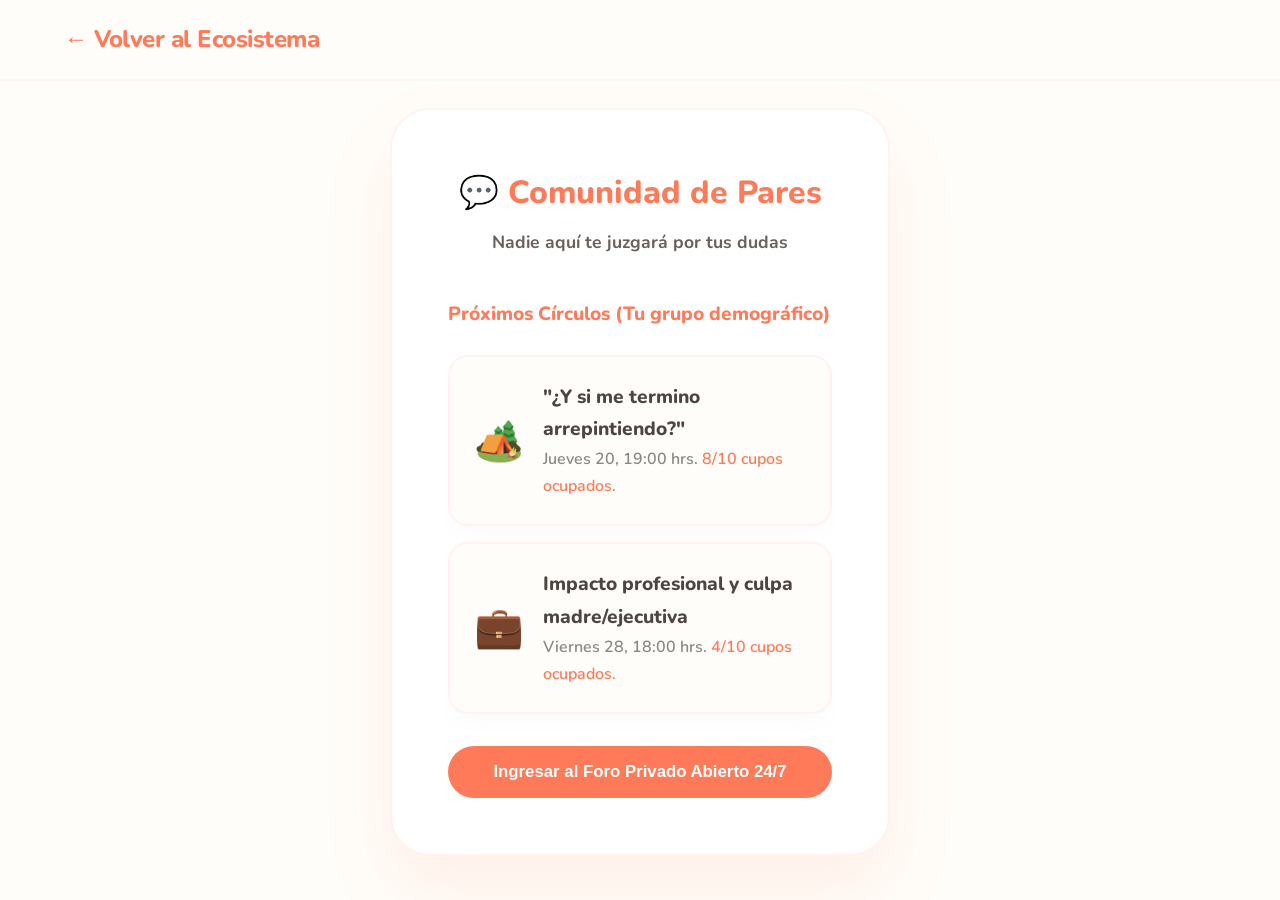
==== community.html @ 5a041b76 "Add files via upload" ====
<!DOCTYPE html>
<html lang="es">

<head>
    <meta charset="UTF-8">
    <meta name="viewport" content="width=device-width, initial-scale=1.0">
    <title>Comunidad | Impulsa</title>
    <link rel="stylesheet" href="styles.css">
    <link href="https://fonts.googleapis.com/css2?family=Nunito:wght@400;600;700;800&display=swap" rel="stylesheet">
</head>

<body class="diagnostic-body">
    <nav class="glass-nav minimal">
        <a href="index.html" class="logo text-decoration-none">← Volver al Ecosistema</a>
    </nav>
    <div class="feature-layout">
        <div class="feature-box">
            <div class="feature-header">
                <h2>💬 Comunidad de Pares</h2>
                <p>Nadie aquí te juzgará por tus dudas</p>
            </div>

            <div style="text-align: left; margin-bottom: 2rem;">
                <p style="font-weight: 800; font-size: 1.2rem; margin-bottom: 1.5rem; color: var(--primary);">Próximos
                    Círculos (Tu grupo demográfico)</p>

                <div class="dashboard-card"
                    style="box-shadow: 0 10px 20px rgba(0,0,0,0.02); cursor: pointer; transition: transform 0.2s;">
                    <div class="icon">🏕️</div>
                    <div>
                        <h3 style="font-size: 1.2rem; font-weight: 800;">"¿Y si me termino arrepintiendo?"</h3>
                        <p style="font-size: 1rem; font-weight: 600; color: #888;">Jueves 20, 19:00 hrs. <span
                                style="color: var(--primary);">8/10 cupos ocupados.</span></p>
                    </div>
                </div>

                <div class="dashboard-card"
                    style="box-shadow: 0 10px 20px rgba(0,0,0,0.02); cursor: pointer; transition: transform 0.2s;">
                    <div class="icon">💼</div>
                    <div>
                        <h3 style="font-size: 1.2rem; font-weight: 800;">Impacto profesional y culpa madre/ejecutiva
                        </h3>
                        <p style="font-size: 1rem; font-weight: 600; color: #888;">Viernes 28, 18:00 hrs. <span
                                style="color: var(--primary);">4/10 cupos ocupados.</span></p>
                    </div>
                </div>
            </div>

            <button class="btn-primary" style="width:100%;">Ingresar al Foro Privado Abierto 24/7</button>
        </div>
    </div>
</body>

</html>
---- styles.css ----
:root {
    --primary: #FF7A59;
    /* Warm coral/orange */
    --primary-light: #FFB3A1;
    --secondary: #FFC94B;
    /* Friendly sun yellow */
    --tertiary: #A6DEE1;
    /* Soft cyan for balance */
    --bg-color: #FFFDF9;
    /* Warm milk/cream white */
    --text-color: #4D4542;
    /* Soft brown, much friendlier than black */
    --white: #FFFFFF;
}

* {
    margin: 0;
    padding: 0;
    box-sizing: border-box;
}

body {
    font-family: 'Nunito', sans-serif;
    background-color: var(--bg-color);
    color: var(--text-color);
    line-height: 1.7;
    overflow-x: hidden;
}

/* Navigation */
.glass-nav {
    display: flex;
    justify-content: space-between;
    align-items: center;
    padding: 1.2rem 4rem;
    position: fixed;
    top: 0;
    width: 100%;
    z-index: 100;
    background: rgba(255, 253, 249, 0.85);
    backdrop-filter: blur(15px);
    border-bottom: 2px solid rgba(255, 122, 89, 0.05);
}

.logo {
    font-size: 1.8rem;
    font-weight: 800;
    color: var(--primary);
    text-decoration: none;
    letter-spacing: -0.5px;
}

.text-decoration-none {
    text-decoration: none;
}

.minimal .logo {
    font-size: 1.5rem;
}

.nav-links a {
    text-decoration: none;
    color: var(--text-color);
    margin-left: 2.5rem;
    font-weight: 700;
    transition: color 0.3s ease;
}

.nav-links a:hover {
    color: var(--primary);
}

/* Buttons */
.btn-primary {
    background: var(--primary);
    color: var(--white) !important;
    padding: 1rem 2.2rem;
    border-radius: 50px;
    font-weight: 800;
    transition: transform 0.3s cubic-bezier(0.175, 0.885, 0.32, 1.275), box-shadow 0.3s ease;
    border: none;
    cursor: pointer;
    font-size: 1.05rem;
    text-decoration: none;
    display: inline-block;
}

.btn-primary:hover {
    transform: translateY(-4px) scale(1.03);
    box-shadow: 0 12px 25px rgba(255, 122, 89, 0.3);
}

.btn-primary.lg {
    padding: 1.3rem 3.5rem;
    font-size: 1.25rem;
    margin-top: 1.5rem;
}

/* Hero Section */
.hero {
    min-height: 100vh;
    display: flex;
    align-items: center;
    justify-content: center;
    text-align: center;
    padding: 0 2rem;
    position: relative;
    overflow: hidden;
}

.hero-content {
    max-width: 850px;
    z-index: 10;
}

.hero h1 {
    font-size: 4.8rem;
    line-height: 1.15;
    margin-bottom: 1.8rem;
    font-weight: 800;
    letter-spacing: -1.5px;
}

.highlight {
    background: linear-gradient(135deg, var(--primary), var(--secondary));
    -webkit-background-clip: text;
    -webkit-text-fill-color: transparent;
}

.hero p {
    font-size: 1.3rem;
    color: #6A605B;
    margin-bottom: 2.5rem;
    max-width: 650px;
    margin-left: auto;
    margin-right: auto;
    font-weight: 600;
}

/* Background Shapes */
.hero-bg-shapes {
    position: fixed;
    top: 0;
    left: 0;
    width: 100vw;
    height: 100vh;
    z-index: 1;
    overflow: hidden;
    pointer-events: none;
}

.shape {
    position: absolute;
    border-radius: 50%;
    filter: blur(100px);
    opacity: 0.4;
    animation: float 20s infinite ease-in-out alternate;
}

.shape-1 {
    width: 50vw;
    height: 50vw;
    background: linear-gradient(to right, var(--primary-light), var(--secondary));
    top: -20%;
    right: -10%;
}

.shape-2 {
    width: 45vw;
    height: 45vw;
    background: linear-gradient(to top, var(--tertiary), rgba(255, 122, 89, 0.2));
    bottom: -20%;
    left: -15%;
    animation-delay: -7s;
}

@keyframes float {
    0% {
        transform: translate(0, 0) scale(1) rotate(0deg);
    }

    100% {
        transform: translate(6%, 8%) scale(1.1) rotate(10deg);
    }
}

/* Ecosystem Section */
.ecosystem-section {
    padding: 6rem 2rem;
    max-width: 1250px;
    margin: 0 auto;
    position: relative;
    z-index: 10;
}

.ecosystem-section h2 {
    text-align: center;
    font-size: 3rem;
    margin-bottom: 4rem;
    font-weight: 800;
}

.cards-grid {
    display: grid;
    grid-template-columns: repeat(auto-fit, minmax(300px, 1fr));
    gap: 2.5rem;
}

.glass-card {
    background: var(--white);
    border: 2px solid #FFF3EF;
    border-radius: 35px;
    padding: 3rem 2.5rem;
    transition: transform 0.4s cubic-bezier(0.175, 0.885, 0.32, 1.275), box-shadow 0.4s ease;
    cursor: pointer;
    display: flex;
    flex-direction: column;
    box-shadow: 0 15px 35px rgba(255, 122, 89, 0.05);
}

.glass-card:hover {
    transform: translateY(-10px) scale(1.02);
    box-shadow: 0 25px 50px rgba(255, 122, 89, 0.12);
    border-color: #FFE6E0;
}

.glass-card h3 {
    color: var(--primary);
    margin-bottom: 1.2rem;
    font-size: 1.6rem;
    font-weight: 800;
}

.glass-card p {
    font-size: 1.15rem;
    color: #6A605B;
    font-weight: 600;
}

.glass-card::after {
    content: 'Descubrir más →';
    display: block;
    margin-top: auto;
    padding-top: 2rem;
    font-size: 1.1rem;
    color: var(--primary-light);
    font-weight: 800;
}


/* Diagnostic Flow */
.diagnostic-body {
    display: flex;
    justify-content: center;
    align-items: center;
    min-height: 100vh;
}

.diagnostic-container {
    width: 100%;
    max-width: 650px;
    position: relative;
    z-index: 10;
    padding: 0 2rem;
}

.progress-bar {
    width: 100%;
    height: 12px;
    background: #FFF3EF;
    border-radius: 10px;
    margin-bottom: 3rem;
    overflow: hidden;
}

.progress-fill {
    height: 100%;
    background: var(--primary);
    width: 33%;
    border-radius: 10px;
    transition: width 0.8s cubic-bezier(0.4, 0, 0.2, 1);
}

.step {
    display: none;
    background: var(--white);
    border-radius: 40px;
    padding: 4rem;
    box-shadow: 0 25px 60px rgba(255, 122, 89, 0.08);
    border: 2px solid #FFF3EF;
    animation: fadeIn 0.6s ease forwards;
}

.step.active {
    display: block;
}

.step h2 {
    margin-bottom: 2.5rem;
    font-size: 2rem;
    line-height: 1.35;
    font-weight: 800;
    text-align: center;
}

.options-grid {
    display: flex;
    flex-direction: column;
    gap: 1.2rem;
}

.option-btn {
    padding: 1.4rem 2rem;
    border: 2px solid rgba(255, 122, 89, 0.15);
    border-radius: 20px;
    background: var(--white);
    font-size: 1.15rem;
    cursor: pointer;
    transition: all 0.3s cubic-bezier(0.175, 0.885, 0.32, 1.275);
    text-align: left;
    font-family: 'Nunito', sans-serif;
    color: var(--text-color);
    font-weight: 700;
}

.option-btn:hover {
    background: var(--primary);
    color: white;
    border-color: var(--primary);
    transform: translateX(10px);
    box-shadow: 0 10px 20px rgba(255, 122, 89, 0.2);
}

/* Loader */
.loader {
    border: 5px solid #FFF3EF;
    border-left-color: var(--primary);
    border-radius: 50%;
    width: 70px;
    height: 70px;
    animation: spin 1s linear infinite;
    margin: 0 auto 2rem auto;
}

@keyframes spin {
    0% {
        transform: rotate(0deg);
    }

    100% {
        transform: rotate(360deg);
    }
}

@keyframes fadeIn {
    from {
        opacity: 0;
        transform: translateY(30px);
    }

    to {
        opacity: 1;
        transform: translateY(0);
    }
}

.result-step h2 {
    margin-bottom: 1rem;
    color: var(--primary);
    font-size: 2.5rem;
    text-align: left !important;
}

.result-step p {
    font-size: 1.2rem;
    color: #6A605B;
    font-weight: 600;
}

.plan-summary {
    background: #FFFBF8;
    padding: 2.2rem;
    border-radius: 25px;
    margin: 2rem 0;
    border: 2px solid #FFF3EF;
}

.plan-summary ul {
    list-style-type: none;
}

.plan-summary ul li {
    margin-bottom: 1rem;
    padding-left: 2rem;
    position: relative;
    font-weight: 700;
    font-size: 1.1rem;
}

.plan-summary ul li::before {
    content: "✦";
    color: var(--secondary);
    position: absolute;
    left: 0;
    font-size: 1.3rem;
}

.text-center {
    text-align: center !important;
}

/* Modals Overlay */
.modal-overlay {
    position: fixed;
    top: 0;
    left: 0;
    width: 100vw;
    height: 100vh;
    background: rgba(77, 69, 66, 0.4);
    backdrop-filter: blur(10px);
    display: flex;
    justify-content: center;
    align-items: center;
    z-index: 1000;
    opacity: 0;
    visibility: hidden;
    transition: all 0.3s ease;
}

.modal-overlay.active {
    opacity: 1;
    visibility: visible;
}

.modal-content {
    background: var(--white);
    width: 90%;
    max-width: 650px;
    border-radius: 40px;
    padding: 3.5rem;
    position: relative;
    transform: translateY(30px) scale(0.95);
    transition: all 0.5s cubic-bezier(0.175, 0.885, 0.32, 1.275);
    box-shadow: 0 35px 70px rgba(255, 122, 89, 0.15);
    max-height: 90vh;
    overflow-y: auto;
    border: 2px solid #FFF3EF;
}

.modal-overlay.active .modal-content {
    transform: translateY(0) scale(1);
}

.modal-close {
    position: absolute;
    top: 2rem;
    right: 2.5rem;
    background: var(--bg-color);
    border: none;
    font-size: 2.5rem;
    cursor: pointer;
    line-height: 1;
    color: #A09590;
    transition: all 0.2s;
    width: 50px;
    height: 50px;
    border-radius: 50%;
    display: flex;
    justify-content: center;
    align-items: center;
}

.modal-close:hover {
    color: var(--primary);
    background: #FFF3EF;
    transform: rotate(90deg);
}

.modal-content h3 {
    color: var(--primary);
    font-size: 2.2rem;
    margin-bottom: 1.5rem;
    font-weight: 800;
}

.modal-content h4 {
    margin-top: 2rem;
    margin-bottom: 1rem;
    color: var(--text-color);
    font-size: 1.3rem;
    font-weight: 800;
}

.modal-content ul {
    list-style-type: none;
}

.modal-content ul li {
    margin-bottom: 1rem;
    padding-left: 2rem;
    position: relative;
    color: #6A605B;
    font-size: 1.15rem;
    font-weight: 600;
}

.modal-content ul li::before {
    content: "✦";
    color: var(--secondary);
    position: absolute;
    left: 0;
    font-size: 1.2rem;
}

.modal-content p {
    color: #6A605B;
    font-size: 1.2rem;
    font-weight: 600;
}

/* Footer */
.footer {
    text-align: center;
    padding: 4rem;
    position: relative;
    z-index: 10;
    color: #A09590;
    font-weight: 700;
}

@media (max-width: 768px) {
    .hero h1 {
        font-size: 3.2rem;
    }

    .nav-links {
        display: none;
    }

    .glass-nav {
        padding: 1rem 2rem;
    }

    .step {
        padding: 2.5rem;
    }

    .modal-content {
        padding: 2.5rem;
    }
}

a.page-link {
    text-decoration: none;
    color: inherit;
}

.feature-layout {
    display: flex;
    justify-content: center;
    align-items: center;
    min-height: 100vh;
    padding: 6rem 2rem 2rem 2rem;
}

.feature-box {
    background: var(--white);
    width: 100%;
    max-width: 500px;
    border-radius: 40px;
    padding: 3.5rem;
    box-shadow: 0 35px 70px rgba(255, 122, 89, 0.1);
    border: 2px solid #FFF3EF;
    text-align: center;
    position: relative;
    z-index: 10;
}

.feature-header h2 {
    color: var(--primary);
    font-size: 2rem;
    font-weight: 800;
    margin-bottom: 0.5rem;
}

.feature-header p {
    color: #6A605B;
    font-weight: 700;
    font-size: 1.1rem;
    margin-bottom: 2.5rem;
}

.calendar-widget {
    background: #FFFDF9;
    border: 2px solid #FFF3EF;
    border-radius: 20px;
    padding: 1.5rem;
    margin-bottom: 2rem;
}

.calendar-days {
    display: flex;
    justify-content: space-between;
    margin-top: 1rem;
}

.day {
    display: flex;
    flex-direction: column;
    align-items: center;
    font-weight: 700;
    color: #4D4542;
}

.day.fertile {
    color: var(--primary);
}

.day.fertile .date {
    background: var(--primary-light);
    color: white;
}

.day .date {
    width: 40px;
    height: 40px;
    border-radius: 50%;
    display: flex;
    justify-content: center;
    align-items: center;
    margin-top: 5px;
}

.toggle-container {
    display: flex;
    align-items: center;
    justify-content: space-between;
    background: var(--bg-color);
    border: 2px solid #FFF3EF;
    padding: 1.2rem 1.5rem;
    border-radius: 20px;
}

.toggle-container span {
    font-weight: 700;
    color: var(--text-color);
}

.toggle-switch {
    width: 50px;
    height: 26px;
    background: var(--primary);
    border-radius: 50px;
    position: relative;
    cursor: pointer;
}

.toggle-switch::after {
    content: '';
    position: absolute;
    width: 22px;
    height: 22px;
    background: white;
    border-radius: 50%;
    top: 2px;
    right: 2px;
    box-shadow: 0 2px 5px rgba(0, 0, 0, 0.2);
}

.input-group {
    text-align: left;
    margin-bottom: 1.5rem;
}

.input-group label {
    display: block;
    font-weight: 700;
    margin-bottom: 0.5rem;
    color: var(--text-color);
}

.input-field {
    width: 100%;
    padding: 1rem 1.5rem;
    border-radius: 15px;
    border: 2px solid #FFF3EF;
    font-family: inherit;
    font-size: 1rem;
    font-weight: 700;
    color: var(--primary);
    background: var(--bg-color);
}

.dashboard-card {
    background: #FFFDF9;
    border: 2px solid #FFF3EF;
    padding: 1.5rem;
    border-radius: 20px;
    margin-bottom: 1rem;
    display: flex;
    align-items: center;
    text-align: left;
}

.dashboard-card .icon {
    font-size: 2.5rem;
    margin-right: 1.2rem;
}
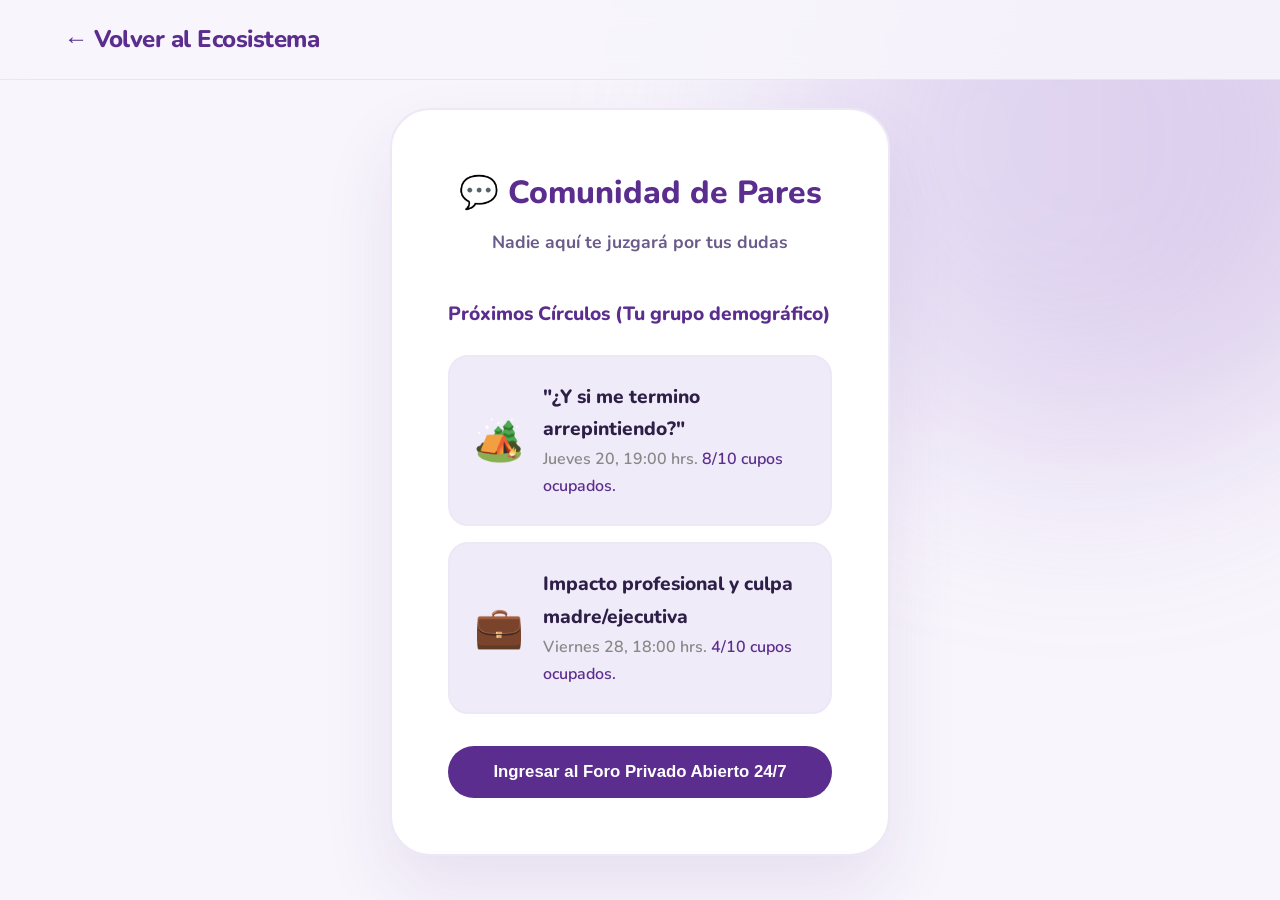
==== commit a7536e52: "Add files via upload" ====
--- a/community.html
+++ b/community.html
@@ -1,54 +1,54 @@
-<!DOCTYPE html>
-<html lang="es">
-
-<head>
-    <meta charset="UTF-8">
-    <meta name="viewport" content="width=device-width, initial-scale=1.0">
-    <title>Comunidad | Impulsa</title>
-    <link rel="stylesheet" href="styles.css">
-    <link href="https://fonts.googleapis.com/css2?family=Nunito:wght@400;600;700;800&display=swap" rel="stylesheet">
-</head>
-
-<body class="diagnostic-body">
-    <nav class="glass-nav minimal">
-        <a href="index.html" class="logo text-decoration-none">← Volver al Ecosistema</a>
-    </nav>
-    <div class="feature-layout">
-        <div class="feature-box">
-            <div class="feature-header">
-                <h2>💬 Comunidad de Pares</h2>
-                <p>Nadie aquí te juzgará por tus dudas</p>
-            </div>
-
-            <div style="text-align: left; margin-bottom: 2rem;">
-                <p style="font-weight: 800; font-size: 1.2rem; margin-bottom: 1.5rem; color: var(--primary);">Próximos
-                    Círculos (Tu grupo demográfico)</p>
-
-                <div class="dashboard-card"
-                    style="box-shadow: 0 10px 20px rgba(0,0,0,0.02); cursor: pointer; transition: transform 0.2s;">
-                    <div class="icon">🏕️</div>
-                    <div>
-                        <h3 style="font-size: 1.2rem; font-weight: 800;">"¿Y si me termino arrepintiendo?"</h3>
-                        <p style="font-size: 1rem; font-weight: 600; color: #888;">Jueves 20, 19:00 hrs. <span
-                                style="color: var(--primary);">8/10 cupos ocupados.</span></p>
-                    </div>
-                </div>
-
-                <div class="dashboard-card"
-                    style="box-shadow: 0 10px 20px rgba(0,0,0,0.02); cursor: pointer; transition: transform 0.2s;">
-                    <div class="icon">💼</div>
-                    <div>
-                        <h3 style="font-size: 1.2rem; font-weight: 800;">Impacto profesional y culpa madre/ejecutiva
-                        </h3>
-                        <p style="font-size: 1rem; font-weight: 600; color: #888;">Viernes 28, 18:00 hrs. <span
-                                style="color: var(--primary);">4/10 cupos ocupados.</span></p>
-                    </div>
-                </div>
-            </div>
-
-            <button class="btn-primary" style="width:100%;">Ingresar al Foro Privado Abierto 24/7</button>
-        </div>
-    </div>
-</body>
-
-</html>+<!DOCTYPE html>
+<html lang="es">
+
+<head>
+    <meta charset="UTF-8">
+    <meta name="viewport" content="width=device-width, initial-scale=1.0">
+    <title>Comunidad | Impulsa</title>
+    <link rel="stylesheet" href="styles.css">
+    <link href="https://fonts.googleapis.com/css2?family=Nunito:wght@400;600;700;800&display=swap" rel="stylesheet">
+</head>
+
+<body class="diagnostic-body">
+    <nav class="glass-nav minimal">
+        <a href="index.html" class="logo text-decoration-none">← Volver al Ecosistema</a>
+    </nav>
+    <div class="feature-layout">
+        <div class="feature-box">
+            <div class="feature-header">
+                <h2>💬 Comunidad de Pares</h2>
+                <p>Nadie aquí te juzgará por tus dudas</p>
+            </div>
+
+            <div style="text-align: left; margin-bottom: 2rem;">
+                <p style="font-weight: 800; font-size: 1.2rem; margin-bottom: 1.5rem; color: var(--primary);">Próximos
+                    Círculos (Tu grupo demográfico)</p>
+
+                <div class="dashboard-card" style="cursor: pointer;">
+                    <div class="icon">🏕️</div>
+                    <div>
+                        <h3 style="font-size: 1.2rem; font-weight: 800;">"¿Y si me termino arrepintiendo?"</h3>
+                        <p style="font-size: 1rem; font-weight: 600; color: #888;">Jueves 20, 19:00 hrs. <span
+                                style="color: var(--primary);">8/10 cupos ocupados.</span></p>
+                    </div>
+                </div>
+
+                <div class="dashboard-card" style="cursor: pointer;">
+                    <div class="icon">💼</div>
+                    <div>
+                        <h3 style="font-size: 1.2rem; font-weight: 800;">Impacto profesional y culpa madre/ejecutiva</h3>
+                        <p style="font-size: 1rem; font-weight: 600; color: #888;">Viernes 28, 18:00 hrs. <span
+                                style="color: var(--primary);">4/10 cupos ocupados.</span></p>
+                    </div>
+                </div>
+            </div>
+
+            <button class="btn-primary" style="width:100%;">Ingresar al Foro Privado Abierto 24/7</button>
+        </div>
+    </div>
+    <div class="hero-bg-shapes">
+        <div class="shape shape-1"></div>
+    </div>
+</body>
+
+</html>
--- a/styles.css
+++ b/styles.css
@@ -1,708 +1,819 @@
-:root {
-    --primary: #FF7A59;
-    /* Warm coral/orange */
-    --primary-light: #FFB3A1;
-    --secondary: #FFC94B;
-    /* Friendly sun yellow */
-    --tertiary: #A6DEE1;
-    /* Soft cyan for balance */
-    --bg-color: #FFFDF9;
-    /* Warm milk/cream white */
-    --text-color: #4D4542;
-    /* Soft brown, much friendlier than black */
-    --white: #FFFFFF;
-}
-
-* {
-    margin: 0;
-    padding: 0;
-    box-sizing: border-box;
-}
-
-body {
-    font-family: 'Nunito', sans-serif;
-    background-color: var(--bg-color);
-    color: var(--text-color);
-    line-height: 1.7;
-    overflow-x: hidden;
-}
-
-/* Navigation */
-.glass-nav {
-    display: flex;
-    justify-content: space-between;
-    align-items: center;
-    padding: 1.2rem 4rem;
-    position: fixed;
-    top: 0;
-    width: 100%;
-    z-index: 100;
-    background: rgba(255, 253, 249, 0.85);
-    backdrop-filter: blur(15px);
-    border-bottom: 2px solid rgba(255, 122, 89, 0.05);
-}
-
-.logo {
-    font-size: 1.8rem;
-    font-weight: 800;
-    color: var(--primary);
-    text-decoration: none;
-    letter-spacing: -0.5px;
-}
-
-.text-decoration-none {
-    text-decoration: none;
-}
-
-.minimal .logo {
-    font-size: 1.5rem;
-}
-
-.nav-links a {
-    text-decoration: none;
-    color: var(--text-color);
-    margin-left: 2.5rem;
-    font-weight: 700;
-    transition: color 0.3s ease;
-}
-
-.nav-links a:hover {
-    color: var(--primary);
-}
-
-/* Buttons */
-.btn-primary {
-    background: var(--primary);
-    color: var(--white) !important;
-    padding: 1rem 2.2rem;
-    border-radius: 50px;
-    font-weight: 800;
-    transition: transform 0.3s cubic-bezier(0.175, 0.885, 0.32, 1.275), box-shadow 0.3s ease;
-    border: none;
-    cursor: pointer;
-    font-size: 1.05rem;
-    text-decoration: none;
-    display: inline-block;
-}
-
-.btn-primary:hover {
-    transform: translateY(-4px) scale(1.03);
-    box-shadow: 0 12px 25px rgba(255, 122, 89, 0.3);
-}
-
-.btn-primary.lg {
-    padding: 1.3rem 3.5rem;
-    font-size: 1.25rem;
-    margin-top: 1.5rem;
-}
-
-/* Hero Section */
-.hero {
-    min-height: 100vh;
-    display: flex;
-    align-items: center;
-    justify-content: center;
-    text-align: center;
-    padding: 0 2rem;
-    position: relative;
-    overflow: hidden;
-}
-
-.hero-content {
-    max-width: 850px;
-    z-index: 10;
-}
-
-.hero h1 {
-    font-size: 4.8rem;
-    line-height: 1.15;
-    margin-bottom: 1.8rem;
-    font-weight: 800;
-    letter-spacing: -1.5px;
-}
-
-.highlight {
-    background: linear-gradient(135deg, var(--primary), var(--secondary));
-    -webkit-background-clip: text;
-    -webkit-text-fill-color: transparent;
-}
-
-.hero p {
-    font-size: 1.3rem;
-    color: #6A605B;
-    margin-bottom: 2.5rem;
-    max-width: 650px;
-    margin-left: auto;
-    margin-right: auto;
-    font-weight: 600;
-}
-
-/* Background Shapes */
-.hero-bg-shapes {
-    position: fixed;
-    top: 0;
-    left: 0;
-    width: 100vw;
-    height: 100vh;
-    z-index: 1;
-    overflow: hidden;
-    pointer-events: none;
-}
-
-.shape {
-    position: absolute;
-    border-radius: 50%;
-    filter: blur(100px);
-    opacity: 0.4;
-    animation: float 20s infinite ease-in-out alternate;
-}
-
-.shape-1 {
-    width: 50vw;
-    height: 50vw;
-    background: linear-gradient(to right, var(--primary-light), var(--secondary));
-    top: -20%;
-    right: -10%;
-}
-
-.shape-2 {
-    width: 45vw;
-    height: 45vw;
-    background: linear-gradient(to top, var(--tertiary), rgba(255, 122, 89, 0.2));
-    bottom: -20%;
-    left: -15%;
-    animation-delay: -7s;
-}
-
-@keyframes float {
-    0% {
-        transform: translate(0, 0) scale(1) rotate(0deg);
-    }
-
-    100% {
-        transform: translate(6%, 8%) scale(1.1) rotate(10deg);
-    }
-}
-
-/* Ecosystem Section */
-.ecosystem-section {
-    padding: 6rem 2rem;
-    max-width: 1250px;
-    margin: 0 auto;
-    position: relative;
-    z-index: 10;
-}
-
-.ecosystem-section h2 {
-    text-align: center;
-    font-size: 3rem;
-    margin-bottom: 4rem;
-    font-weight: 800;
-}
-
-.cards-grid {
-    display: grid;
-    grid-template-columns: repeat(auto-fit, minmax(300px, 1fr));
-    gap: 2.5rem;
-}
-
-.glass-card {
-    background: var(--white);
-    border: 2px solid #FFF3EF;
-    border-radius: 35px;
-    padding: 3rem 2.5rem;
-    transition: transform 0.4s cubic-bezier(0.175, 0.885, 0.32, 1.275), box-shadow 0.4s ease;
-    cursor: pointer;
-    display: flex;
-    flex-direction: column;
-    box-shadow: 0 15px 35px rgba(255, 122, 89, 0.05);
-}
-
-.glass-card:hover {
-    transform: translateY(-10px) scale(1.02);
-    box-shadow: 0 25px 50px rgba(255, 122, 89, 0.12);
-    border-color: #FFE6E0;
-}
-
-.glass-card h3 {
-    color: var(--primary);
-    margin-bottom: 1.2rem;
-    font-size: 1.6rem;
-    font-weight: 800;
-}
-
-.glass-card p {
-    font-size: 1.15rem;
-    color: #6A605B;
-    font-weight: 600;
-}
-
-.glass-card::after {
-    content: 'Descubrir más →';
-    display: block;
-    margin-top: auto;
-    padding-top: 2rem;
-    font-size: 1.1rem;
-    color: var(--primary-light);
-    font-weight: 800;
-}
-
-
-/* Diagnostic Flow */
-.diagnostic-body {
-    display: flex;
-    justify-content: center;
-    align-items: center;
-    min-height: 100vh;
-}
-
-.diagnostic-container {
-    width: 100%;
-    max-width: 650px;
-    position: relative;
-    z-index: 10;
-    padding: 0 2rem;
-}
-
-.progress-bar {
-    width: 100%;
-    height: 12px;
-    background: #FFF3EF;
-    border-radius: 10px;
-    margin-bottom: 3rem;
-    overflow: hidden;
-}
-
-.progress-fill {
-    height: 100%;
-    background: var(--primary);
-    width: 33%;
-    border-radius: 10px;
-    transition: width 0.8s cubic-bezier(0.4, 0, 0.2, 1);
-}
-
-.step {
-    display: none;
-    background: var(--white);
-    border-radius: 40px;
-    padding: 4rem;
-    box-shadow: 0 25px 60px rgba(255, 122, 89, 0.08);
-    border: 2px solid #FFF3EF;
-    animation: fadeIn 0.6s ease forwards;
-}
-
-.step.active {
-    display: block;
-}
-
-.step h2 {
-    margin-bottom: 2.5rem;
-    font-size: 2rem;
-    line-height: 1.35;
-    font-weight: 800;
-    text-align: center;
-}
-
-.options-grid {
-    display: flex;
-    flex-direction: column;
-    gap: 1.2rem;
-}
-
-.option-btn {
-    padding: 1.4rem 2rem;
-    border: 2px solid rgba(255, 122, 89, 0.15);
-    border-radius: 20px;
-    background: var(--white);
-    font-size: 1.15rem;
-    cursor: pointer;
-    transition: all 0.3s cubic-bezier(0.175, 0.885, 0.32, 1.275);
-    text-align: left;
-    font-family: 'Nunito', sans-serif;
-    color: var(--text-color);
-    font-weight: 700;
-}
-
-.option-btn:hover {
-    background: var(--primary);
-    color: white;
-    border-color: var(--primary);
-    transform: translateX(10px);
-    box-shadow: 0 10px 20px rgba(255, 122, 89, 0.2);
-}
-
-/* Loader */
-.loader {
-    border: 5px solid #FFF3EF;
-    border-left-color: var(--primary);
-    border-radius: 50%;
-    width: 70px;
-    height: 70px;
-    animation: spin 1s linear infinite;
-    margin: 0 auto 2rem auto;
-}
-
-@keyframes spin {
-    0% {
-        transform: rotate(0deg);
-    }
-
-    100% {
-        transform: rotate(360deg);
-    }
-}
-
-@keyframes fadeIn {
-    from {
-        opacity: 0;
-        transform: translateY(30px);
-    }
-
-    to {
-        opacity: 1;
-        transform: translateY(0);
-    }
-}
-
-.result-step h2 {
-    margin-bottom: 1rem;
-    color: var(--primary);
-    font-size: 2.5rem;
-    text-align: left !important;
-}
-
-.result-step p {
-    font-size: 1.2rem;
-    color: #6A605B;
-    font-weight: 600;
-}
-
-.plan-summary {
-    background: #FFFBF8;
-    padding: 2.2rem;
-    border-radius: 25px;
-    margin: 2rem 0;
-    border: 2px solid #FFF3EF;
-}
-
-.plan-summary ul {
-    list-style-type: none;
-}
-
-.plan-summary ul li {
-    margin-bottom: 1rem;
-    padding-left: 2rem;
-    position: relative;
-    font-weight: 700;
-    font-size: 1.1rem;
-}
-
-.plan-summary ul li::before {
-    content: "✦";
-    color: var(--secondary);
-    position: absolute;
-    left: 0;
-    font-size: 1.3rem;
-}
-
-.text-center {
-    text-align: center !important;
-}
-
-/* Modals Overlay */
-.modal-overlay {
-    position: fixed;
-    top: 0;
-    left: 0;
-    width: 100vw;
-    height: 100vh;
-    background: rgba(77, 69, 66, 0.4);
-    backdrop-filter: blur(10px);
-    display: flex;
-    justify-content: center;
-    align-items: center;
-    z-index: 1000;
-    opacity: 0;
-    visibility: hidden;
-    transition: all 0.3s ease;
-}
-
-.modal-overlay.active {
-    opacity: 1;
-    visibility: visible;
-}
-
-.modal-content {
-    background: var(--white);
-    width: 90%;
-    max-width: 650px;
-    border-radius: 40px;
-    padding: 3.5rem;
-    position: relative;
-    transform: translateY(30px) scale(0.95);
-    transition: all 0.5s cubic-bezier(0.175, 0.885, 0.32, 1.275);
-    box-shadow: 0 35px 70px rgba(255, 122, 89, 0.15);
-    max-height: 90vh;
-    overflow-y: auto;
-    border: 2px solid #FFF3EF;
-}
-
-.modal-overlay.active .modal-content {
-    transform: translateY(0) scale(1);
-}
-
-.modal-close {
-    position: absolute;
-    top: 2rem;
-    right: 2.5rem;
-    background: var(--bg-color);
-    border: none;
-    font-size: 2.5rem;
-    cursor: pointer;
-    line-height: 1;
-    color: #A09590;
-    transition: all 0.2s;
-    width: 50px;
-    height: 50px;
-    border-radius: 50%;
-    display: flex;
-    justify-content: center;
-    align-items: center;
-}
-
-.modal-close:hover {
-    color: var(--primary);
-    background: #FFF3EF;
-    transform: rotate(90deg);
-}
-
-.modal-content h3 {
-    color: var(--primary);
-    font-size: 2.2rem;
-    margin-bottom: 1.5rem;
-    font-weight: 800;
-}
-
-.modal-content h4 {
-    margin-top: 2rem;
-    margin-bottom: 1rem;
-    color: var(--text-color);
-    font-size: 1.3rem;
-    font-weight: 800;
-}
-
-.modal-content ul {
-    list-style-type: none;
-}
-
-.modal-content ul li {
-    margin-bottom: 1rem;
-    padding-left: 2rem;
-    position: relative;
-    color: #6A605B;
-    font-size: 1.15rem;
-    font-weight: 600;
-}
-
-.modal-content ul li::before {
-    content: "✦";
-    color: var(--secondary);
-    position: absolute;
-    left: 0;
-    font-size: 1.2rem;
-}
-
-.modal-content p {
-    color: #6A605B;
-    font-size: 1.2rem;
-    font-weight: 600;
-}
-
-/* Footer */
-.footer {
-    text-align: center;
-    padding: 4rem;
-    position: relative;
-    z-index: 10;
-    color: #A09590;
-    font-weight: 700;
-}
-
-@media (max-width: 768px) {
-    .hero h1 {
-        font-size: 3.2rem;
-    }
-
-    .nav-links {
-        display: none;
-    }
-
-    .glass-nav {
-        padding: 1rem 2rem;
-    }
-
-    .step {
-        padding: 2.5rem;
-    }
-
-    .modal-content {
-        padding: 2.5rem;
-    }
-}
-
-a.page-link {
-    text-decoration: none;
-    color: inherit;
-}
-
-.feature-layout {
-    display: flex;
-    justify-content: center;
-    align-items: center;
-    min-height: 100vh;
-    padding: 6rem 2rem 2rem 2rem;
-}
-
-.feature-box {
-    background: var(--white);
-    width: 100%;
-    max-width: 500px;
-    border-radius: 40px;
-    padding: 3.5rem;
-    box-shadow: 0 35px 70px rgba(255, 122, 89, 0.1);
-    border: 2px solid #FFF3EF;
-    text-align: center;
-    position: relative;
-    z-index: 10;
-}
-
-.feature-header h2 {
-    color: var(--primary);
-    font-size: 2rem;
-    font-weight: 800;
-    margin-bottom: 0.5rem;
-}
-
-.feature-header p {
-    color: #6A605B;
-    font-weight: 700;
-    font-size: 1.1rem;
-    margin-bottom: 2.5rem;
-}
-
-.calendar-widget {
-    background: #FFFDF9;
-    border: 2px solid #FFF3EF;
-    border-radius: 20px;
-    padding: 1.5rem;
-    margin-bottom: 2rem;
-}
-
-.calendar-days {
-    display: flex;
-    justify-content: space-between;
-    margin-top: 1rem;
-}
-
-.day {
-    display: flex;
-    flex-direction: column;
-    align-items: center;
-    font-weight: 700;
-    color: #4D4542;
-}
-
-.day.fertile {
-    color: var(--primary);
-}
-
-.day.fertile .date {
-    background: var(--primary-light);
-    color: white;
-}
-
-.day .date {
-    width: 40px;
-    height: 40px;
-    border-radius: 50%;
-    display: flex;
-    justify-content: center;
-    align-items: center;
-    margin-top: 5px;
-}
-
-.toggle-container {
-    display: flex;
-    align-items: center;
-    justify-content: space-between;
-    background: var(--bg-color);
-    border: 2px solid #FFF3EF;
-    padding: 1.2rem 1.5rem;
-    border-radius: 20px;
-}
-
-.toggle-container span {
-    font-weight: 700;
-    color: var(--text-color);
-}
-
-.toggle-switch {
-    width: 50px;
-    height: 26px;
-    background: var(--primary);
-    border-radius: 50px;
-    position: relative;
-    cursor: pointer;
-}
-
-.toggle-switch::after {
-    content: '';
-    position: absolute;
-    width: 22px;
-    height: 22px;
-    background: white;
-    border-radius: 50%;
-    top: 2px;
-    right: 2px;
-    box-shadow: 0 2px 5px rgba(0, 0, 0, 0.2);
-}
-
-.input-group {
-    text-align: left;
-    margin-bottom: 1.5rem;
-}
-
-.input-group label {
-    display: block;
-    font-weight: 700;
-    margin-bottom: 0.5rem;
-    color: var(--text-color);
-}
-
-.input-field {
-    width: 100%;
-    padding: 1rem 1.5rem;
-    border-radius: 15px;
-    border: 2px solid #FFF3EF;
-    font-family: inherit;
-    font-size: 1rem;
-    font-weight: 700;
-    color: var(--primary);
-    background: var(--bg-color);
-}
-
-.dashboard-card {
-    background: #FFFDF9;
-    border: 2px solid #FFF3EF;
-    padding: 1.5rem;
-    border-radius: 20px;
-    margin-bottom: 1rem;
-    display: flex;
-    align-items: center;
-    text-align: left;
-}
-
-.dashboard-card .icon {
-    font-size: 2.5rem;
-    margin-right: 1.2rem;
-}+@import url('https://fonts.googleapis.com/css2?family=Nunito:wght@400;600;700;800&display=swap');
+
+:root {
+    --primary: #5B2D8E;
+    --primary-light: #9B72C8;
+    --primary-ultralight: #EDE8F5;
+    --secondary: #8B5BBE;
+    --tertiary: #C9B8E8;
+    --accent: #7C4DB5;
+    --bg-color: #F8F5FC;
+    --bg-soft: #F0EBF8;
+    --text-color: #2D1F47;
+    --text-muted: #6B5B8A;
+    --white: #FFFFFF;
+}
+
+* {
+    margin: 0;
+    padding: 0;
+    box-sizing: border-box;
+}
+
+body {
+    font-family: 'Nunito', sans-serif;
+    background-color: var(--bg-color);
+    color: var(--text-color);
+    line-height: 1.7;
+    overflow-x: hidden;
+}
+
+/* Navigation */
+.glass-nav {
+    display: flex;
+    justify-content: space-between;
+    align-items: center;
+    padding: 1.2rem 4rem;
+    position: fixed;
+    top: 0;
+    width: 100%;
+    z-index: 100;
+    background: rgba(248, 245, 252, 0.88);
+    backdrop-filter: blur(15px);
+    border-bottom: 1px solid rgba(91, 45, 142, 0.08);
+}
+
+.logo {
+    font-size: 1.8rem;
+    font-weight: 800;
+    color: var(--primary);
+    text-decoration: none;
+    letter-spacing: -0.5px;
+}
+
+.text-decoration-none {
+    text-decoration: none;
+}
+
+.minimal .logo {
+    font-size: 1.5rem;
+}
+
+.nav-links a {
+    text-decoration: none;
+    color: var(--text-color);
+    margin-left: 2.5rem;
+    font-weight: 700;
+    transition: color 0.3s ease;
+}
+
+.nav-links a:hover {
+    color: var(--primary);
+}
+
+/* Buttons */
+.btn-primary {
+    background: var(--primary);
+    color: var(--white) !important;
+    padding: 1rem 2.2rem;
+    border-radius: 50px;
+    font-weight: 800;
+    transition: transform 0.3s cubic-bezier(0.175, 0.885, 0.32, 1.275), box-shadow 0.3s ease;
+    border: none;
+    cursor: pointer;
+    font-size: 1.05rem;
+    text-decoration: none;
+    display: inline-block;
+}
+
+.btn-primary:hover {
+    transform: translateY(-4px) scale(1.03);
+    box-shadow: 0 12px 25px rgba(91, 45, 142, 0.35);
+}
+
+.btn-primary.lg {
+    padding: 1.3rem 3.5rem;
+    font-size: 1.25rem;
+    margin-top: 1.5rem;
+}
+
+/* Hero Section */
+.hero {
+    min-height: 100vh;
+    display: flex;
+    align-items: center;
+    justify-content: center;
+    text-align: center;
+    padding: 0 2rem;
+    position: relative;
+    overflow: hidden;
+}
+
+.hero-content {
+    max-width: 850px;
+    z-index: 10;
+}
+
+.hero h1 {
+    font-size: 4.8rem;
+    line-height: 1.15;
+    margin-bottom: 1.8rem;
+    font-weight: 800;
+    letter-spacing: -1.5px;
+    color: var(--text-color);
+}
+
+.highlight {
+    background: linear-gradient(135deg, var(--primary), var(--secondary));
+    -webkit-background-clip: text;
+    -webkit-text-fill-color: transparent;
+    background-clip: text;
+}
+
+.hero p {
+    font-size: 1.3rem;
+    color: var(--text-muted);
+    margin-bottom: 2.5rem;
+    max-width: 650px;
+    margin-left: auto;
+    margin-right: auto;
+    font-weight: 600;
+}
+
+/* Background Shapes */
+.hero-bg-shapes {
+    position: fixed;
+    top: 0;
+    left: 0;
+    width: 100vw;
+    height: 100vh;
+    z-index: 1;
+    overflow: hidden;
+    pointer-events: none;
+}
+
+.shape {
+    position: absolute;
+    border-radius: 50%;
+    filter: blur(100px);
+    opacity: 0.35;
+    animation: float 20s infinite ease-in-out alternate;
+}
+
+.shape-1 {
+    width: 50vw;
+    height: 50vw;
+    background: linear-gradient(to right, var(--tertiary), var(--primary-light));
+    top: -20%;
+    right: -10%;
+}
+
+.shape-2 {
+    width: 45vw;
+    height: 45vw;
+    background: linear-gradient(to top, var(--primary-ultralight), rgba(91, 45, 142, 0.15));
+    bottom: -20%;
+    left: -15%;
+    animation-delay: -7s;
+}
+
+@keyframes float {
+    0% {
+        transform: translate(0, 0) scale(1) rotate(0deg);
+    }
+    100% {
+        transform: translate(6%, 8%) scale(1.1) rotate(10deg);
+    }
+}
+
+/* Ecosystem Section */
+.ecosystem-section {
+    padding: 6rem 2rem;
+    max-width: 1250px;
+    margin: 0 auto;
+    position: relative;
+    z-index: 10;
+}
+
+.ecosystem-section h2 {
+    text-align: center;
+    font-size: 3rem;
+    margin-bottom: 4rem;
+    font-weight: 800;
+    color: var(--text-color);
+}
+
+.cards-grid {
+    display: grid;
+    grid-template-columns: repeat(auto-fit, minmax(300px, 1fr));
+    gap: 2.5rem;
+}
+
+.glass-card {
+    background: var(--white);
+    border: 2px solid var(--primary-ultralight);
+    border-radius: 35px;
+    padding: 3rem 2.5rem;
+    transition: transform 0.4s cubic-bezier(0.175, 0.885, 0.32, 1.275), box-shadow 0.4s ease;
+    cursor: pointer;
+    display: flex;
+    flex-direction: column;
+    box-shadow: 0 15px 35px rgba(91, 45, 142, 0.06);
+}
+
+.glass-card:hover {
+    transform: translateY(-10px) scale(1.02);
+    box-shadow: 0 25px 50px rgba(91, 45, 142, 0.14);
+    border-color: var(--tertiary);
+}
+
+.glass-card h3 {
+    color: var(--primary);
+    margin-bottom: 1.2rem;
+    font-size: 1.6rem;
+    font-weight: 800;
+}
+
+.glass-card p {
+    font-size: 1.15rem;
+    color: var(--text-muted);
+    font-weight: 600;
+}
+
+.glass-card::after {
+    content: 'Descubrir más →';
+    display: block;
+    margin-top: auto;
+    padding-top: 2rem;
+    font-size: 1.1rem;
+    color: var(--primary-light);
+    font-weight: 800;
+}
+
+/* How it Works Section */
+.how-section {
+    background: var(--white);
+    padding: 6rem 2rem;
+    position: relative;
+    z-index: 10;
+}
+
+.how-section h2 {
+    text-align: center;
+    font-size: 2.5rem;
+    font-weight: 800;
+    margin-bottom: 4rem;
+    color: var(--text-color);
+}
+
+.steps-row {
+    display: flex;
+    justify-content: center;
+    align-items: flex-start;
+    gap: 0;
+    max-width: 1100px;
+    margin: 0 auto 3rem auto;
+    position: relative;
+}
+
+.steps-row::before {
+    content: '';
+    position: absolute;
+    top: 40px;
+    left: 10%;
+    right: 10%;
+    height: 2px;
+    border-top: 2px dashed var(--tertiary);
+    z-index: 0;
+}
+
+.step-item {
+    flex: 1;
+    display: flex;
+    flex-direction: column;
+    align-items: center;
+    text-align: center;
+    padding: 0 1rem;
+    position: relative;
+    z-index: 1;
+}
+
+.step-icon {
+    width: 80px;
+    height: 80px;
+    background: var(--primary-ultralight);
+    border-radius: 50%;
+    display: flex;
+    align-items: center;
+    justify-content: center;
+    font-size: 2rem;
+    margin-bottom: 1.2rem;
+    border: 2px solid var(--tertiary);
+}
+
+.step-item h4 {
+    font-size: 1rem;
+    font-weight: 800;
+    color: var(--text-color);
+    margin-bottom: 0.5rem;
+    line-height: 1.3;
+}
+
+.step-item p {
+    font-size: 0.9rem;
+    color: var(--text-muted);
+    font-weight: 600;
+    line-height: 1.4;
+}
+
+.steps-tagline {
+    text-align: center;
+    background: var(--primary-ultralight);
+    border-radius: 50px;
+    padding: 1.2rem 2.5rem;
+    display: inline-flex;
+    align-items: center;
+    gap: 1rem;
+    font-weight: 800;
+    font-size: 1.1rem;
+    color: var(--primary);
+    margin: 0 auto;
+    display: flex;
+    justify-content: center;
+    max-width: 500px;
+}
+
+/* Diagnostic Flow */
+.diagnostic-body {
+    display: flex;
+    justify-content: center;
+    align-items: center;
+    min-height: 100vh;
+}
+
+.diagnostic-container {
+    width: 100%;
+    max-width: 650px;
+    position: relative;
+    z-index: 10;
+    padding: 0 2rem;
+}
+
+.progress-bar {
+    width: 100%;
+    height: 12px;
+    background: var(--primary-ultralight);
+    border-radius: 10px;
+    margin-bottom: 3rem;
+    overflow: hidden;
+}
+
+.progress-fill {
+    height: 100%;
+    background: var(--primary);
+    width: 33%;
+    border-radius: 10px;
+    transition: width 0.8s cubic-bezier(0.4, 0, 0.2, 1);
+}
+
+.step {
+    display: none;
+    background: var(--white);
+    border-radius: 40px;
+    padding: 4rem;
+    box-shadow: 0 25px 60px rgba(91, 45, 142, 0.1);
+    border: 2px solid var(--primary-ultralight);
+    animation: fadeIn 0.6s ease forwards;
+}
+
+.step.active {
+    display: block;
+}
+
+.step h2 {
+    margin-bottom: 2.5rem;
+    font-size: 2rem;
+    line-height: 1.35;
+    font-weight: 800;
+    text-align: center;
+    color: var(--text-color);
+}
+
+.options-grid {
+    display: flex;
+    flex-direction: column;
+    gap: 1.2rem;
+}
+
+.option-btn {
+    padding: 1.4rem 2rem;
+    border: 2px solid rgba(91, 45, 142, 0.15);
+    border-radius: 20px;
+    background: var(--white);
+    font-size: 1.15rem;
+    cursor: pointer;
+    transition: all 0.3s cubic-bezier(0.175, 0.885, 0.32, 1.275);
+    text-align: left;
+    font-family: 'Nunito', sans-serif;
+    color: var(--text-color);
+    font-weight: 700;
+}
+
+.option-btn:hover {
+    background: var(--primary);
+    color: white;
+    border-color: var(--primary);
+    transform: translateX(10px);
+    box-shadow: 0 10px 20px rgba(91, 45, 142, 0.25);
+}
+
+/* Loader */
+.loader {
+    border: 5px solid var(--primary-ultralight);
+    border-left-color: var(--primary);
+    border-radius: 50%;
+    width: 70px;
+    height: 70px;
+    animation: spin 1s linear infinite;
+    margin: 0 auto 2rem auto;
+}
+
+@keyframes spin {
+    0% { transform: rotate(0deg); }
+    100% { transform: rotate(360deg); }
+}
+
+@keyframes fadeIn {
+    from {
+        opacity: 0;
+        transform: translateY(30px);
+    }
+    to {
+        opacity: 1;
+        transform: translateY(0);
+    }
+}
+
+.result-step h2 {
+    margin-bottom: 1rem;
+    color: var(--primary);
+    font-size: 2.5rem;
+    text-align: left !important;
+}
+
+.result-step p {
+    font-size: 1.2rem;
+    color: var(--text-muted);
+    font-weight: 600;
+}
+
+.plan-summary {
+    background: var(--bg-soft);
+    padding: 2.2rem;
+    border-radius: 25px;
+    margin: 2rem 0;
+    border: 2px solid var(--primary-ultralight);
+}
+
+.plan-summary ul {
+    list-style-type: none;
+}
+
+.plan-summary ul li {
+    margin-bottom: 1rem;
+    padding-left: 2rem;
+    position: relative;
+    font-weight: 700;
+    font-size: 1.1rem;
+    color: var(--text-color);
+}
+
+.plan-summary ul li::before {
+    content: "✦";
+    color: var(--primary-light);
+    position: absolute;
+    left: 0;
+    font-size: 1.3rem;
+}
+
+.text-center {
+    text-align: center !important;
+}
+
+/* Modals Overlay */
+.modal-overlay {
+    position: fixed;
+    top: 0;
+    left: 0;
+    width: 100vw;
+    height: 100vh;
+    background: rgba(45, 31, 71, 0.45);
+    backdrop-filter: blur(10px);
+    display: flex;
+    justify-content: center;
+    align-items: center;
+    z-index: 1000;
+    opacity: 0;
+    visibility: hidden;
+    transition: all 0.3s ease;
+}
+
+.modal-overlay.active {
+    opacity: 1;
+    visibility: visible;
+}
+
+.modal-content {
+    background: var(--white);
+    width: 90%;
+    max-width: 650px;
+    border-radius: 40px;
+    padding: 3.5rem;
+    position: relative;
+    transform: translateY(30px) scale(0.95);
+    transition: all 0.5s cubic-bezier(0.175, 0.885, 0.32, 1.275);
+    box-shadow: 0 35px 70px rgba(91, 45, 142, 0.18);
+    max-height: 90vh;
+    overflow-y: auto;
+    border: 2px solid var(--primary-ultralight);
+}
+
+.modal-overlay.active .modal-content {
+    transform: translateY(0) scale(1);
+}
+
+.modal-close {
+    position: absolute;
+    top: 2rem;
+    right: 2.5rem;
+    background: var(--bg-color);
+    border: none;
+    font-size: 2.5rem;
+    cursor: pointer;
+    line-height: 1;
+    color: var(--text-muted);
+    transition: all 0.2s;
+    width: 50px;
+    height: 50px;
+    border-radius: 50%;
+    display: flex;
+    justify-content: center;
+    align-items: center;
+}
+
+.modal-close:hover {
+    color: var(--primary);
+    background: var(--primary-ultralight);
+    transform: rotate(90deg);
+}
+
+.modal-content h3 {
+    color: var(--primary);
+    font-size: 2.2rem;
+    margin-bottom: 1.5rem;
+    font-weight: 800;
+}
+
+.modal-content h4 {
+    margin-top: 2rem;
+    margin-bottom: 1rem;
+    color: var(--text-color);
+    font-size: 1.3rem;
+    font-weight: 800;
+}
+
+.modal-content ul {
+    list-style-type: none;
+}
+
+.modal-content ul li {
+    margin-bottom: 1rem;
+    padding-left: 2rem;
+    position: relative;
+    color: var(--text-muted);
+    font-size: 1.15rem;
+    font-weight: 600;
+}
+
+.modal-content ul li::before {
+    content: "✦";
+    color: var(--primary-light);
+    position: absolute;
+    left: 0;
+    font-size: 1.2rem;
+}
+
+.modal-content p {
+    color: var(--text-muted);
+    font-size: 1.2rem;
+    font-weight: 600;
+}
+
+/* Footer */
+.footer {
+    text-align: center;
+    padding: 4rem;
+    position: relative;
+    z-index: 10;
+    color: var(--text-muted);
+    font-weight: 700;
+}
+
+/* Responsive */
+@media (max-width: 768px) {
+    .hero h1 {
+        font-size: 3.2rem;
+    }
+
+    .nav-links {
+        display: none;
+    }
+
+    .glass-nav {
+        padding: 1rem 2rem;
+    }
+
+    .step {
+        padding: 2.5rem;
+    }
+
+    .modal-content {
+        padding: 2.5rem;
+    }
+
+    .steps-row {
+        flex-direction: column;
+        align-items: center;
+        gap: 2rem;
+    }
+
+    .steps-row::before {
+        display: none;
+    }
+}
+
+a.page-link {
+    text-decoration: none;
+    color: inherit;
+}
+
+/* Feature Pages */
+.feature-layout {
+    display: flex;
+    justify-content: center;
+    align-items: center;
+    min-height: 100vh;
+    padding: 6rem 2rem 2rem 2rem;
+}
+
+.feature-box {
+    background: var(--white);
+    width: 100%;
+    max-width: 500px;
+    border-radius: 40px;
+    padding: 3.5rem;
+    box-shadow: 0 35px 70px rgba(91, 45, 142, 0.1);
+    border: 2px solid var(--primary-ultralight);
+    text-align: center;
+    position: relative;
+    z-index: 10;
+}
+
+.feature-header h2 {
+    color: var(--primary);
+    font-size: 2rem;
+    font-weight: 800;
+    margin-bottom: 0.5rem;
+}
+
+.feature-header p {
+    color: var(--text-muted);
+    font-weight: 700;
+    font-size: 1.1rem;
+    margin-bottom: 2.5rem;
+}
+
+.calendar-widget {
+    background: var(--bg-soft);
+    border: 2px solid var(--primary-ultralight);
+    border-radius: 20px;
+    padding: 1.5rem;
+    margin-bottom: 2rem;
+}
+
+.calendar-days {
+    display: flex;
+    justify-content: space-between;
+    margin-top: 1rem;
+}
+
+.day {
+    display: flex;
+    flex-direction: column;
+    align-items: center;
+    font-weight: 700;
+    color: var(--text-color);
+}
+
+.day.fertile {
+    color: var(--primary);
+}
+
+.day.fertile .date {
+    background: var(--primary-light);
+    color: white;
+}
+
+.day .date {
+    width: 40px;
+    height: 40px;
+    border-radius: 50%;
+    display: flex;
+    justify-content: center;
+    align-items: center;
+    margin-top: 5px;
+}
+
+.toggle-container {
+    display: flex;
+    align-items: center;
+    justify-content: space-between;
+    background: var(--bg-soft);
+    border: 2px solid var(--primary-ultralight);
+    padding: 1.2rem 1.5rem;
+    border-radius: 20px;
+    cursor: pointer;
+}
+
+.toggle-container span {
+    font-weight: 700;
+    color: var(--text-color);
+}
+
+.toggle-switch {
+    width: 50px;
+    height: 26px;
+    background: var(--primary);
+    border-radius: 50px;
+    position: relative;
+    cursor: pointer;
+    transition: background 0.3s ease;
+}
+
+.toggle-switch::after {
+    content: '';
+    position: absolute;
+    width: 22px;
+    height: 22px;
+    background: white;
+    border-radius: 50%;
+    top: 2px;
+    right: 2px;
+    box-shadow: 0 2px 5px rgba(0, 0, 0, 0.2);
+}
+
+.input-group {
+    text-align: left;
+    margin-bottom: 1.5rem;
+}
+
+.input-group label {
+    display: block;
+    font-weight: 700;
+    margin-bottom: 0.5rem;
+    color: var(--text-color);
+}
+
+.input-field {
+    width: 100%;
+    padding: 1rem 1.5rem;
+    border-radius: 15px;
+    border: 2px solid var(--primary-ultralight);
+    font-family: inherit;
+    font-size: 1rem;
+    font-weight: 700;
+    color: var(--primary);
+    background: var(--bg-soft);
+}
+
+.dashboard-card {
+    background: var(--bg-soft);
+    border: 2px solid var(--primary-ultralight);
+    padding: 1.5rem;
+    border-radius: 20px;
+    margin-bottom: 1rem;
+    display: flex;
+    align-items: center;
+    text-align: left;
+    transition: box-shadow 0.2s, transform 0.2s;
+}
+
+.dashboard-card:hover {
+    box-shadow: 0 8px 20px rgba(91, 45, 142, 0.1);
+    transform: translateY(-2px);
+}
+
+.dashboard-card .icon {
+    font-size: 2.5rem;
+    margin-right: 1.2rem;
+}
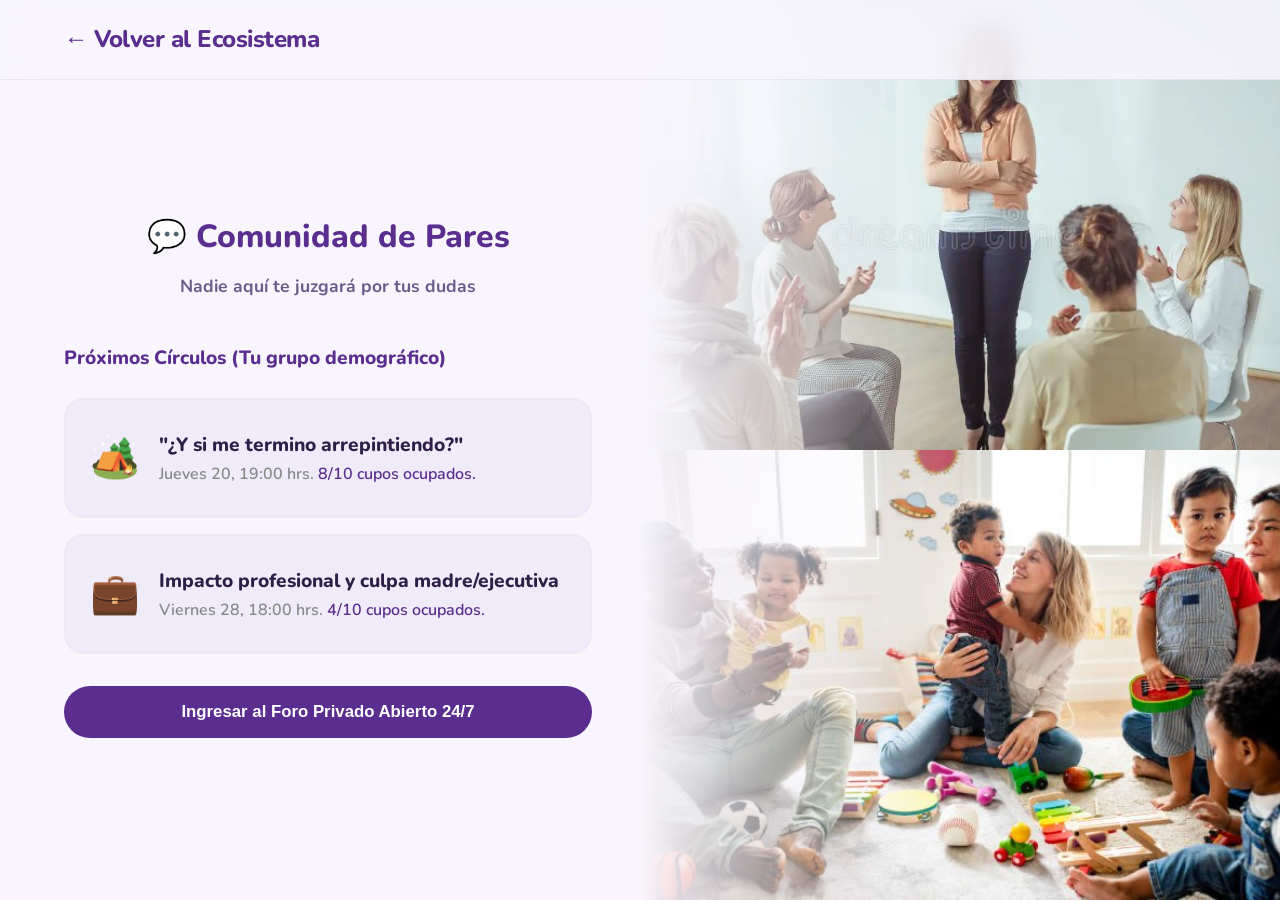
==== commit 3afb0f7d: "Add files via upload" ====
--- a/community.html
+++ b/community.html
@@ -7,48 +7,93 @@
     <title>Comunidad | Impulsa</title>
     <link rel="stylesheet" href="styles.css">
     <link href="https://fonts.googleapis.com/css2?family=Nunito:wght@400;600;700;800&display=swap" rel="stylesheet">
+    <style>
+        .community-layout {
+            display: grid;
+            grid-template-columns: 1fr 1fr;
+            min-height: 100vh;
+            align-items: stretch;
+        }
+
+        .community-content-panel {
+            display: flex;
+            flex-direction: column;
+            justify-content: center;
+            padding: 7rem 3rem 4rem 4rem;
+            position: relative;
+            z-index: 10;
+        }
+
+        .community-img-panel {
+            position: relative;
+            overflow: hidden;
+            display: flex;
+            flex-direction: column;
+        }
+
+        .community-img-panel img {
+            width: 100%;
+            flex: 1;
+            object-fit: cover;
+        }
+
+        .community-img-panel::before {
+            content: '';
+            position: absolute;
+            inset: 0;
+            background: linear-gradient(to left, transparent 50%, var(--bg-color));
+            z-index: 1;
+        }
+
+        @media (max-width: 768px) {
+            .community-layout { grid-template-columns: 1fr; }
+            .community-img-panel { height: 280px; }
+            .community-content-panel { padding: 3rem 1.5rem; }
+        }
+    </style>
 </head>
 
-<body class="diagnostic-body">
+<body class="diagnostic-body" style="display:block;">
     <nav class="glass-nav minimal">
         <a href="index.html" class="logo text-decoration-none">← Volver al Ecosistema</a>
     </nav>
-    <div class="feature-layout">
-        <div class="feature-box">
-            <div class="feature-header">
-                <h2>💬 Comunidad de Pares</h2>
-                <p>Nadie aquí te juzgará por tus dudas</p>
-            </div>
 
-            <div style="text-align: left; margin-bottom: 2rem;">
-                <p style="font-weight: 800; font-size: 1.2rem; margin-bottom: 1.5rem; color: var(--primary);">Próximos
-                    Círculos (Tu grupo demográfico)</p>
+    <div class="community-layout">
+        <div class="community-content-panel">
+            <div class="feature-box" style="box-shadow:none; border:none; padding:0; background:transparent; max-width:100%;">
+                <div class="feature-header">
+                    <h2>💬 Comunidad de Pares</h2>
+                    <p>Nadie aquí te juzgará por tus dudas</p>
+                </div>
 
-                <div class="dashboard-card" style="cursor: pointer;">
-                    <div class="icon">🏕️</div>
-                    <div>
-                        <h3 style="font-size: 1.2rem; font-weight: 800;">"¿Y si me termino arrepintiendo?"</h3>
-                        <p style="font-size: 1rem; font-weight: 600; color: #888;">Jueves 20, 19:00 hrs. <span
-                                style="color: var(--primary);">8/10 cupos ocupados.</span></p>
+                <div style="text-align: left; margin-bottom: 2rem;">
+                    <p style="font-weight: 800; font-size: 1.2rem; margin-bottom: 1.5rem; color: var(--primary);">Próximos Círculos (Tu grupo demográfico)</p>
+
+                    <div class="dashboard-card" style="cursor: pointer;">
+                        <div class="icon">🏕️</div>
+                        <div>
+                            <h3 style="font-size: 1.2rem; font-weight: 800;">"¿Y si me termino arrepintiendo?"</h3>
+                            <p style="font-size: 1rem; font-weight: 600; color: #888;">Jueves 20, 19:00 hrs. <span style="color: var(--primary);">8/10 cupos ocupados.</span></p>
+                        </div>
+                    </div>
+
+                    <div class="dashboard-card" style="cursor: pointer;">
+                        <div class="icon">💼</div>
+                        <div>
+                            <h3 style="font-size: 1.2rem; font-weight: 800;">Impacto profesional y culpa madre/ejecutiva</h3>
+                            <p style="font-size: 1rem; font-weight: 600; color: #888;">Viernes 28, 18:00 hrs. <span style="color: var(--primary);">4/10 cupos ocupados.</span></p>
+                        </div>
                     </div>
                 </div>
 
-                <div class="dashboard-card" style="cursor: pointer;">
-                    <div class="icon">💼</div>
-                    <div>
-                        <h3 style="font-size: 1.2rem; font-weight: 800;">Impacto profesional y culpa madre/ejecutiva</h3>
-                        <p style="font-size: 1rem; font-weight: 600; color: #888;">Viernes 28, 18:00 hrs. <span
-                                style="color: var(--primary);">4/10 cupos ocupados.</span></p>
-                    </div>
-                </div>
+                <button class="btn-primary" style="width:100%;">Ingresar al Foro Privado Abierto 24/7</button>
             </div>
+        </div>
 
-            <button class="btn-primary" style="width:100%;">Ingresar al Foro Privado Abierto 24/7</button>
+        <div class="community-img-panel">
+            <img src="img-support-group.png" alt="Grupo de apoyo" style="height:55%;">
+            <img src="img-community-kids.png" alt="Comunidad con familias" style="height:45%;">
         </div>
     </div>
-    <div class="hero-bg-shapes">
-        <div class="shape shape-1"></div>
-    </div>
 </body>
-
 </html>
--- a/styles.css
+++ b/styles.css
@@ -817,3 +817,575 @@
     font-size: 2.5rem;
     margin-right: 1.2rem;
 }
+
+/* =====================
+   TESTIMONIOS
+   ===================== */
+.testimonials-section {
+    padding: 6rem 2rem;
+    max-width: 1250px;
+    margin: 0 auto;
+    position: relative;
+    z-index: 10;
+}
+
+.testimonials-section h2 {
+    text-align: center;
+    font-size: 2.8rem;
+    font-weight: 800;
+    margin-bottom: 4rem;
+    color: var(--text-color);
+}
+
+.testimonials-grid {
+    display: grid;
+    grid-template-columns: repeat(auto-fit, minmax(300px, 1fr));
+    gap: 2rem;
+}
+
+.testimonial-card {
+    background: var(--white);
+    border: 2px solid var(--primary-ultralight);
+    border-radius: 30px;
+    padding: 2.5rem;
+    position: relative;
+    box-shadow: 0 10px 30px rgba(91, 45, 142, 0.06);
+    transition: transform 0.3s ease, box-shadow 0.3s ease;
+}
+
+.testimonial-card:hover {
+    transform: translateY(-6px);
+    box-shadow: 0 20px 40px rgba(91, 45, 142, 0.12);
+}
+
+.testimonial-quote {
+    font-size: 5rem;
+    color: var(--primary-ultralight);
+    font-weight: 800;
+    line-height: 1;
+    margin-bottom: -1rem;
+    font-family: Georgia, serif;
+}
+
+.testimonial-card p {
+    font-size: 1.05rem;
+    color: var(--text-muted);
+    font-weight: 600;
+    line-height: 1.7;
+    margin-bottom: 1.5rem;
+}
+
+.testimonial-author {
+    display: flex;
+    align-items: center;
+    gap: 1rem;
+    border-top: 1px solid var(--primary-ultralight);
+    padding-top: 1.2rem;
+}
+
+.testimonial-avatar {
+    width: 44px;
+    height: 44px;
+    border-radius: 50%;
+    background: var(--primary);
+    color: white;
+    display: flex;
+    align-items: center;
+    justify-content: center;
+    font-weight: 800;
+    font-size: 1rem;
+    flex-shrink: 0;
+}
+
+.testimonial-author strong {
+    display: block;
+    color: var(--text-color);
+    font-size: 1rem;
+}
+
+.testimonial-author span {
+    font-size: 0.85rem;
+    color: var(--text-muted);
+    font-weight: 600;
+}
+
+/* =====================
+   EQUIPO PREVIEW
+   ===================== */
+.team-preview-section {
+    background: var(--primary);
+    padding: 5rem 4rem;
+    display: flex;
+    align-items: center;
+    justify-content: space-between;
+    gap: 3rem;
+    position: relative;
+    z-index: 10;
+    flex-wrap: wrap;
+}
+
+.team-preview-content h2 {
+    font-size: 2.5rem;
+    font-weight: 800;
+    color: white;
+    margin-bottom: 1rem;
+}
+
+.team-preview-content h2 .highlight {
+    background: linear-gradient(135deg, #FFD700, #FFA500);
+    -webkit-background-clip: text;
+    -webkit-text-fill-color: transparent;
+    background-clip: text;
+}
+
+.team-preview-content p {
+    color: rgba(255,255,255,0.85);
+    font-size: 1.1rem;
+    font-weight: 600;
+    max-width: 500px;
+    margin-bottom: 2rem;
+}
+
+.btn-outline {
+    border: 2px solid white;
+    color: white !important;
+    padding: 1rem 2.2rem;
+    border-radius: 50px;
+    font-weight: 800;
+    font-size: 1rem;
+    text-decoration: none;
+    display: inline-block;
+    transition: background 0.3s, transform 0.3s;
+}
+
+.btn-outline:hover {
+    background: white;
+    color: var(--primary) !important;
+    transform: translateY(-3px);
+}
+
+.team-preview-avatars {
+    display: flex;
+    gap: -0.5rem;
+}
+
+.preview-avatar {
+    width: 70px;
+    height: 70px;
+    border-radius: 50%;
+    display: flex;
+    align-items: center;
+    justify-content: center;
+    font-weight: 800;
+    font-size: 1.1rem;
+    color: white;
+    border: 3px solid white;
+    margin-left: -12px;
+    box-shadow: 0 4px 15px rgba(0,0,0,0.2);
+    transition: transform 0.2s;
+}
+
+.preview-avatar:first-child {
+    margin-left: 0;
+}
+
+.preview-avatar:hover {
+    transform: translateY(-5px);
+    z-index: 2;
+}
+
+/* =====================
+   FOOTER LINKS
+   ===================== */
+.footer-links {
+    display: flex;
+    gap: 2rem;
+    justify-content: center;
+    flex-wrap: wrap;
+}
+
+.footer-links a {
+    color: var(--text-muted);
+    text-decoration: none;
+    font-weight: 700;
+    font-size: 1rem;
+    transition: color 0.2s;
+}
+
+.footer-links a:hover {
+    color: var(--primary);
+}
+
+/* =====================
+   EQUIPO PAGE
+   ===================== */
+.team-section {
+    max-width: 1100px;
+    margin: 0 auto;
+    padding: 8rem 2rem 4rem 2rem;
+    position: relative;
+    z-index: 10;
+}
+
+.team-header {
+    text-align: center;
+    margin-bottom: 4rem;
+}
+
+.team-header h1 {
+    font-size: 3.5rem;
+    font-weight: 800;
+    margin-bottom: 1rem;
+    color: var(--text-color);
+}
+
+.team-header p {
+    font-size: 1.2rem;
+    color: var(--text-muted);
+    font-weight: 600;
+}
+
+.team-grid {
+    display: grid;
+    grid-template-columns: repeat(auto-fit, minmax(240px, 1fr));
+    gap: 2rem;
+    margin-bottom: 3rem;
+}
+
+.team-card {
+    background: var(--white);
+    border: 2px solid var(--primary-ultralight);
+    border-radius: 30px;
+    padding: 2.5rem 2rem;
+    text-align: center;
+    box-shadow: 0 10px 30px rgba(91,45,142,0.07);
+    transition: transform 0.3s, box-shadow 0.3s;
+}
+
+.team-card:hover {
+    transform: translateY(-8px);
+    box-shadow: 0 20px 40px rgba(91,45,142,0.13);
+}
+
+.team-avatar {
+    width: 80px;
+    height: 80px;
+    border-radius: 50%;
+    background: var(--primary-ultralight);
+    display: flex;
+    align-items: center;
+    justify-content: center;
+    font-size: 2rem;
+    margin: 0 auto 1.2rem auto;
+    border: 2px solid var(--tertiary);
+}
+
+.team-card h3 {
+    font-size: 1.4rem;
+    font-weight: 800;
+    color: var(--primary);
+    margin-bottom: 0.3rem;
+}
+
+.team-role {
+    display: block;
+    font-size: 0.85rem;
+    font-weight: 700;
+    color: var(--primary-light);
+    text-transform: uppercase;
+    letter-spacing: 0.5px;
+    margin-bottom: 1rem;
+}
+
+.team-card p {
+    font-size: 1rem;
+    color: var(--text-muted);
+    font-weight: 600;
+    line-height: 1.6;
+}
+
+.team-values {
+    display: flex;
+    flex-wrap: wrap;
+    gap: 1rem;
+    justify-content: center;
+    margin-bottom: 3rem;
+}
+
+.value-item {
+    background: var(--white);
+    border: 2px solid var(--primary-ultralight);
+    border-radius: 50px;
+    padding: 0.8rem 1.5rem;
+    font-weight: 700;
+    color: var(--text-color);
+    font-size: 0.95rem;
+    display: flex;
+    align-items: center;
+    gap: 0.5rem;
+}
+
+.team-tagline {
+    text-align: center;
+}
+
+.team-tagline-inner {
+    display: inline-flex;
+    align-items: center;
+    gap: 1rem;
+    background: var(--primary);
+    color: white;
+    padding: 1.2rem 2.5rem;
+    border-radius: 50px;
+    font-size: 1.1rem;
+    font-weight: 700;
+}
+
+/* =====================
+   PRICING PAGE
+   ===================== */
+.pricing-section {
+    max-width: 1100px;
+    margin: 0 auto;
+    padding: 8rem 2rem 4rem 2rem;
+    position: relative;
+    z-index: 10;
+}
+
+.pricing-header {
+    text-align: center;
+    margin-bottom: 4rem;
+}
+
+.pricing-header h1 {
+    font-size: 3.5rem;
+    font-weight: 800;
+    margin-bottom: 1rem;
+    color: var(--text-color);
+}
+
+.pricing-header p {
+    font-size: 1.2rem;
+    color: var(--text-muted);
+    font-weight: 600;
+}
+
+.pricing-grid {
+    display: grid;
+    grid-template-columns: repeat(auto-fit, minmax(280px, 1fr));
+    gap: 2rem;
+    align-items: start;
+    margin-bottom: 3rem;
+}
+
+.pricing-card {
+    background: var(--white);
+    border: 2px solid var(--primary-ultralight);
+    border-radius: 30px;
+    padding: 2.5rem 2rem;
+    box-shadow: 0 10px 30px rgba(91,45,142,0.06);
+    position: relative;
+}
+
+.pricing-featured {
+    border-color: var(--primary);
+    box-shadow: 0 20px 50px rgba(91,45,142,0.18);
+    transform: scale(1.03);
+}
+
+.pricing-badge {
+    display: inline-block;
+    background: var(--primary-ultralight);
+    color: var(--primary);
+    font-size: 0.8rem;
+    font-weight: 800;
+    text-transform: uppercase;
+    letter-spacing: 1px;
+    padding: 0.4rem 1rem;
+    border-radius: 50px;
+    margin-bottom: 1.2rem;
+}
+
+.featured-badge {
+    background: var(--primary);
+    color: white;
+}
+
+.pricing-plan-name {
+    font-size: 1.3rem;
+    font-weight: 800;
+    color: var(--text-color);
+    margin-bottom: 0.5rem;
+}
+
+.pricing-price {
+    font-size: 2.2rem;
+    font-weight: 800;
+    color: var(--primary);
+    margin-bottom: 0.5rem;
+}
+
+.pricing-price span {
+    font-size: 1rem;
+    color: var(--text-muted);
+    font-weight: 600;
+}
+
+.pricing-desc {
+    font-size: 0.95rem;
+    color: var(--text-muted);
+    font-weight: 600;
+    margin-bottom: 1.5rem;
+    padding-bottom: 1.5rem;
+    border-bottom: 1px solid var(--primary-ultralight);
+}
+
+.pricing-features {
+    list-style: none;
+    margin-bottom: 0.5rem;
+}
+
+.pricing-features li {
+    padding: 0.5rem 0;
+    font-size: 0.95rem;
+    font-weight: 700;
+    color: var(--text-color);
+}
+
+.pricing-note {
+    text-align: center;
+    font-size: 1rem;
+    color: var(--text-muted);
+    font-weight: 600;
+}
+
+/* =====================
+   FAQ PAGE
+   ===================== */
+.faq-section {
+    max-width: 800px;
+    margin: 0 auto;
+    padding: 8rem 2rem 4rem 2rem;
+    position: relative;
+    z-index: 10;
+}
+
+.faq-header {
+    text-align: center;
+    margin-bottom: 4rem;
+}
+
+.faq-header h1 {
+    font-size: 3.5rem;
+    font-weight: 800;
+    margin-bottom: 1rem;
+    color: var(--text-color);
+}
+
+.faq-header p {
+    font-size: 1.2rem;
+    color: var(--text-muted);
+    font-weight: 600;
+}
+
+.faq-list {
+    display: flex;
+    flex-direction: column;
+    gap: 1rem;
+    margin-bottom: 4rem;
+}
+
+.faq-item {
+    background: var(--white);
+    border: 2px solid var(--primary-ultralight);
+    border-radius: 20px;
+    overflow: hidden;
+    transition: border-color 0.3s;
+}
+
+.faq-item.open {
+    border-color: var(--primary-light);
+}
+
+.faq-question {
+    width: 100%;
+    background: none;
+    border: none;
+    padding: 1.5rem 2rem;
+    text-align: left;
+    font-family: 'Nunito', sans-serif;
+    font-size: 1.05rem;
+    font-weight: 800;
+    color: var(--text-color);
+    cursor: pointer;
+    display: flex;
+    justify-content: space-between;
+    align-items: center;
+    gap: 1rem;
+    transition: color 0.2s;
+}
+
+.faq-question:hover {
+    color: var(--primary);
+}
+
+.faq-arrow {
+    color: var(--primary);
+    font-size: 1.2rem;
+    flex-shrink: 0;
+    transition: transform 0.3s;
+}
+
+.faq-answer {
+    max-height: 0;
+    overflow: hidden;
+    transition: max-height 0.4s ease;
+    padding: 0 2rem;
+    font-size: 1rem;
+    color: var(--text-muted);
+    font-weight: 600;
+    line-height: 1.7;
+}
+
+.faq-item.open .faq-answer {
+    padding-bottom: 1.5rem;
+}
+
+.faq-cta {
+    text-align: center;
+    background: var(--primary-ultralight);
+    border-radius: 25px;
+    padding: 3rem 2rem;
+}
+
+.faq-cta p {
+    font-size: 1.3rem;
+    font-weight: 800;
+    color: var(--text-color);
+    margin-bottom: 1.5rem;
+}
+
+/* =====================
+   RESPONSIVE ADDITIONS
+   ===================== */
+@media (max-width: 768px) {
+    .team-preview-section {
+        flex-direction: column;
+        padding: 4rem 2rem;
+        text-align: center;
+    }
+
+    .team-preview-avatars {
+        justify-content: center;
+    }
+
+    .pricing-featured {
+        transform: scale(1);
+    }
+
+    .team-header h1,
+    .pricing-header h1,
+    .faq-header h1 {
+        font-size: 2.5rem;
+    }
+}
